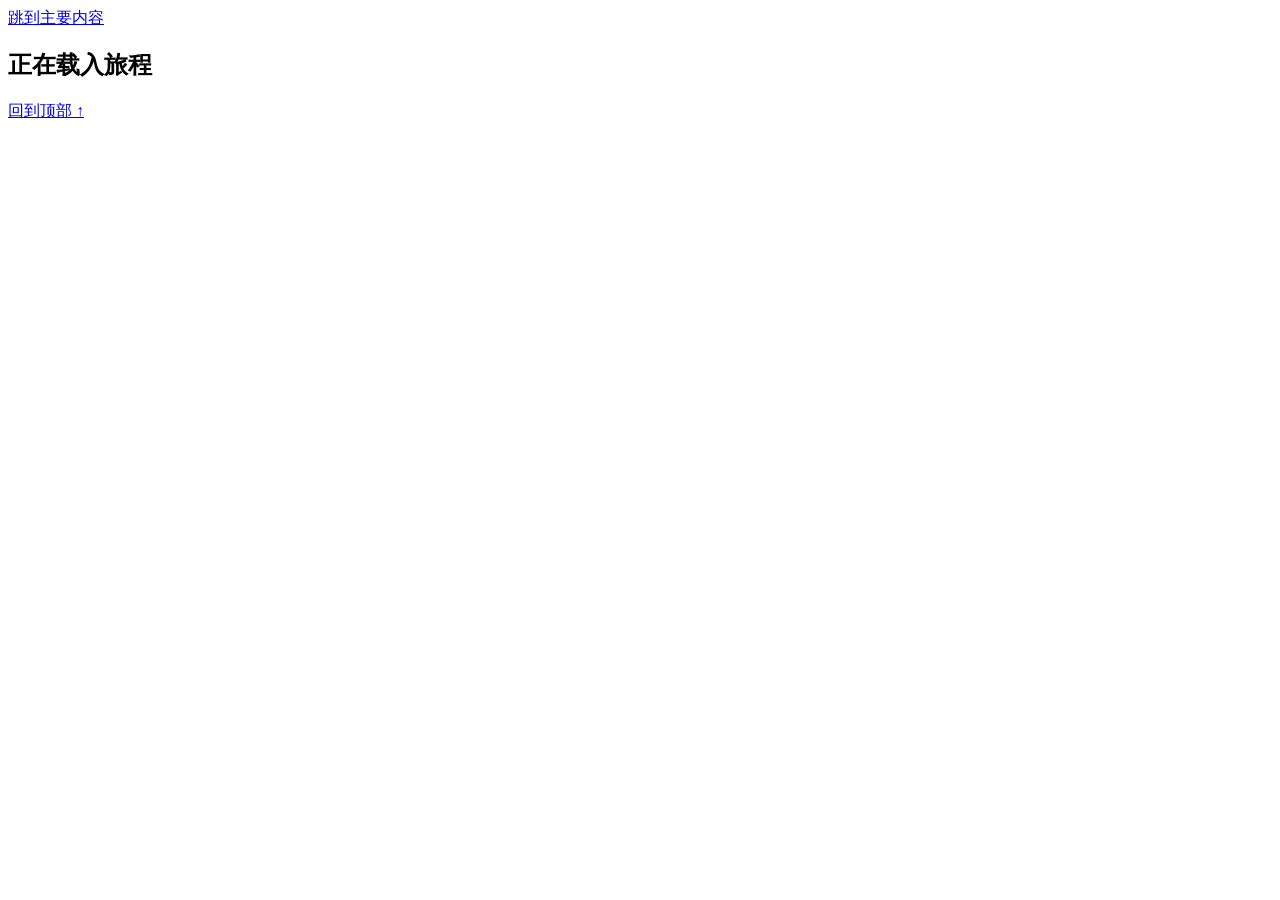
==== index.html @ 471134a2 "Refresh map script cache" ====
<!doctype html>
<html lang="zh-CN">
<head>
  <meta charset="utf-8">
  <meta name="viewport" content="width=device-width, initial-scale=1, viewport-fit=cover">
  <meta name="theme-color" content="#f3f6f2">
  <meta name="format-detection" content="telephone=no">
  <meta name="apple-mobile-web-app-capable" content="yes">
  <meta name="apple-mobile-web-app-status-bar-style" content="default">
  <title>AI 旅行网页模板</title>
  <link rel="stylesheet" href="styles.css?v=20260910-3">
  <link rel="stylesheet" href="ledger.css?v=20260910-2">
  <script src="runtime-storage.js?v=20260910-2" defer></script>
  <script src="overview-map.js?v=20260913-1" defer></script>
  <script src="route-ui.js?v=20260910-2" defer></script>
  <script src="app.js?v=20260910-4" defer></script>
  <script src="ticket-pdf-preview.js?v=20260910-2" defer></script>
  <script src="ledger.js?v=20260910-3" defer></script>
  <script src="site-navigation.js?v=20260910-2" defer></script>
</head>
<body>
  <a class="skip-link" id="skip-link" href="#main">跳到主要内容</a>
  <header class="topbar" id="topbar">
    <a class="wordmark" id="wordmark" href="#top" aria-label="返回顶部"></a>
    <nav class="primary-navigation" aria-label="主要模块">
      <details class="travel-navigation" id="travel-navigation" hidden>
        <summary id="travel-navigation-trigger">旅行信息</summary>
        <div class="travel-navigation-menu" role="menu" aria-label="旅行信息栏目">
          <a href="#flights" role="menuitem" data-module="flights" hidden>航班</a>
          <a href="#route" role="menuitem" data-module="overview" hidden>路线</a>
          <a href="#itinerary" role="menuitem" data-module="itinerary" hidden>行程</a>
          <a href="#drive" role="menuitem" data-module="driving" hidden>自驾</a>
          <a href="#prep" role="menuitem" data-module="todo" hidden>Todo</a>
        </div>
      </details>
      <a class="primary-navigation__ledger" id="ledger-navigation-link" href="#ledger" data-module="ledger" hidden>记账</a>
    </nav>
  </header>

  <main id="main" data-site-view="travel">
    <section class="hero" id="top" aria-labelledby="trip-title">
      <div class="hero__eyebrow" id="trip-eyebrow"></div>
      <h1 id="trip-title">正在载入旅程</h1>
      <p class="hero__date" id="trip-date"></p>
    </section>

    <section class="section flights-section" id="flights" aria-labelledby="flights-title" data-module="flights" hidden>
      <div class="section-heading">
        <div>
          <p class="section-kicker">BOARDING</p>
          <h2 id="flights-title">航班行程</h2>
        </div>
        <p class="section-index" id="flight-index" aria-live="polite">1 / 3</p>
      </div>
      <div class="flight-carousel" id="flight-carousel" aria-label="航班卡片，可左右滑动"></div>
      <div class="carousel-dots" id="flight-dots" aria-hidden="true"></div>
    </section>

    <section class="section route-section" id="route" aria-labelledby="route-title" data-module="overview" hidden>
      <div class="section-heading">
        <div>
          <p class="section-kicker">THE WHOLE JOURNEY</p>
          <h2 id="route-title">本次旅程</h2>
        </div>
        <span class="soft-label" id="route-day-count"></span>
      </div>
      <div id="route-explorer"></div>
      <p class="route-caption">路线为行程示意，实际驾驶和步行请使用当天的 Google Maps 导航。</p>
    </section>

    <section class="section itinerary-section" id="itinerary" aria-labelledby="itinerary-title" data-module="itinerary" hidden>
      <div class="section-heading">
        <div>
          <p class="section-kicker">DAY BY DAY</p>
          <h2 id="itinerary-title">每日行程</h2>
        </div>
        <span class="soft-label" id="day-count"></span>
      </div>
      <div class="timeline" id="timeline"></div>
    </section>

    <section class="section drive-section" id="drive" aria-labelledby="drive-title" data-module="driving" hidden>
      <div class="section-heading">
        <div>
          <p class="section-kicker">ON THE ROAD</p>
          <h2 id="drive-title">自驾信息</h2>
        </div>
        <span class="soft-label" id="rental-provider-label">RENTAL</span>
      </div>
      <div id="rental-card"></div>
      <div class="accordion-stack" id="drive-notes"></div>
    </section>

    <section class="section prep-section" id="prep" aria-labelledby="prep-title" data-module="todo" hidden>
      <div class="section-heading">
        <div>
          <p class="section-kicker">BEFORE WE GO</p>
          <h2 id="prep-title">旅行前准备</h2>
        </div>
        <span class="soft-label" id="todo-progress">0 / 0</span>
      </div>
      <form class="todo-form" id="todo-form">
        <input id="todo-input" type="text" maxlength="80" placeholder="添加一项准备事项" aria-label="准备事项">
        <button type="submit">添加</button>
      </form>
      <div class="todo-list" id="todo-list"></div>
    </section>

    <footer class="footer">
      <p id="footer-mark"></p>
      <a href="#top">回到顶部 ↑</a>
    </footer>
  </main>

  <main class="ledger-view" id="ledger-view" data-site-view="ledger" data-module="ledger" hidden>
    <div id="ledger-root"></div>
  </main>

  <dialog class="map-dialog" id="map-dialog">
    <button type="button" class="dialog-close" id="map-close" aria-label="关闭路线图">关闭</button>
    <div id="map-dialog-content"></div>
  </dialog>

  <dialog class="ticket-dialog" id="ticket-dialog" aria-labelledby="ticket-dialog-title">
    <header>
      <div>
        <span>门票与预订</span>
        <h2 id="ticket-dialog-title">门票详情</h2>
      </div>
      <button type="button" id="ticket-dialog-close" aria-label="关闭门票详情">关闭</button>
    </header>
    <div class="ticket-dialog__body" id="ticket-dialog-body"></div>
  </dialog>

  <div class="place-map-overlay" id="place-map" hidden>
    <section class="place-map-sheet" role="dialog" aria-modal="true" aria-labelledby="place-map-title">
      <header><h2 id="place-map-title">地点地图</h2><button id="place-map-close" type="button" aria-label="关闭地点地图">关闭</button></header>
      <iframe id="place-map-frame" title="地点地图" src="about:blank" sandbox="allow-scripts allow-same-origin allow-forms" referrerpolicy="no-referrer-when-downgrade" allowfullscreen></iframe>
      <footer><p>地图需要能够访问 Google 的网络。若一直空白，请在系统浏览器中打开。</p><a id="place-map-external" target="_blank" rel="noopener noreferrer">用 Google Maps 打开 ↗</a></footer>
    </section>
  </div>

  <div class="loading-error" id="loading-error" hidden>
    <strong>行程暂时无法载入</strong>
    <span>请确认 trip-data.json 已通过生成校验，并与网页位于同一目录。</span>
  </div>
</body>
</html>
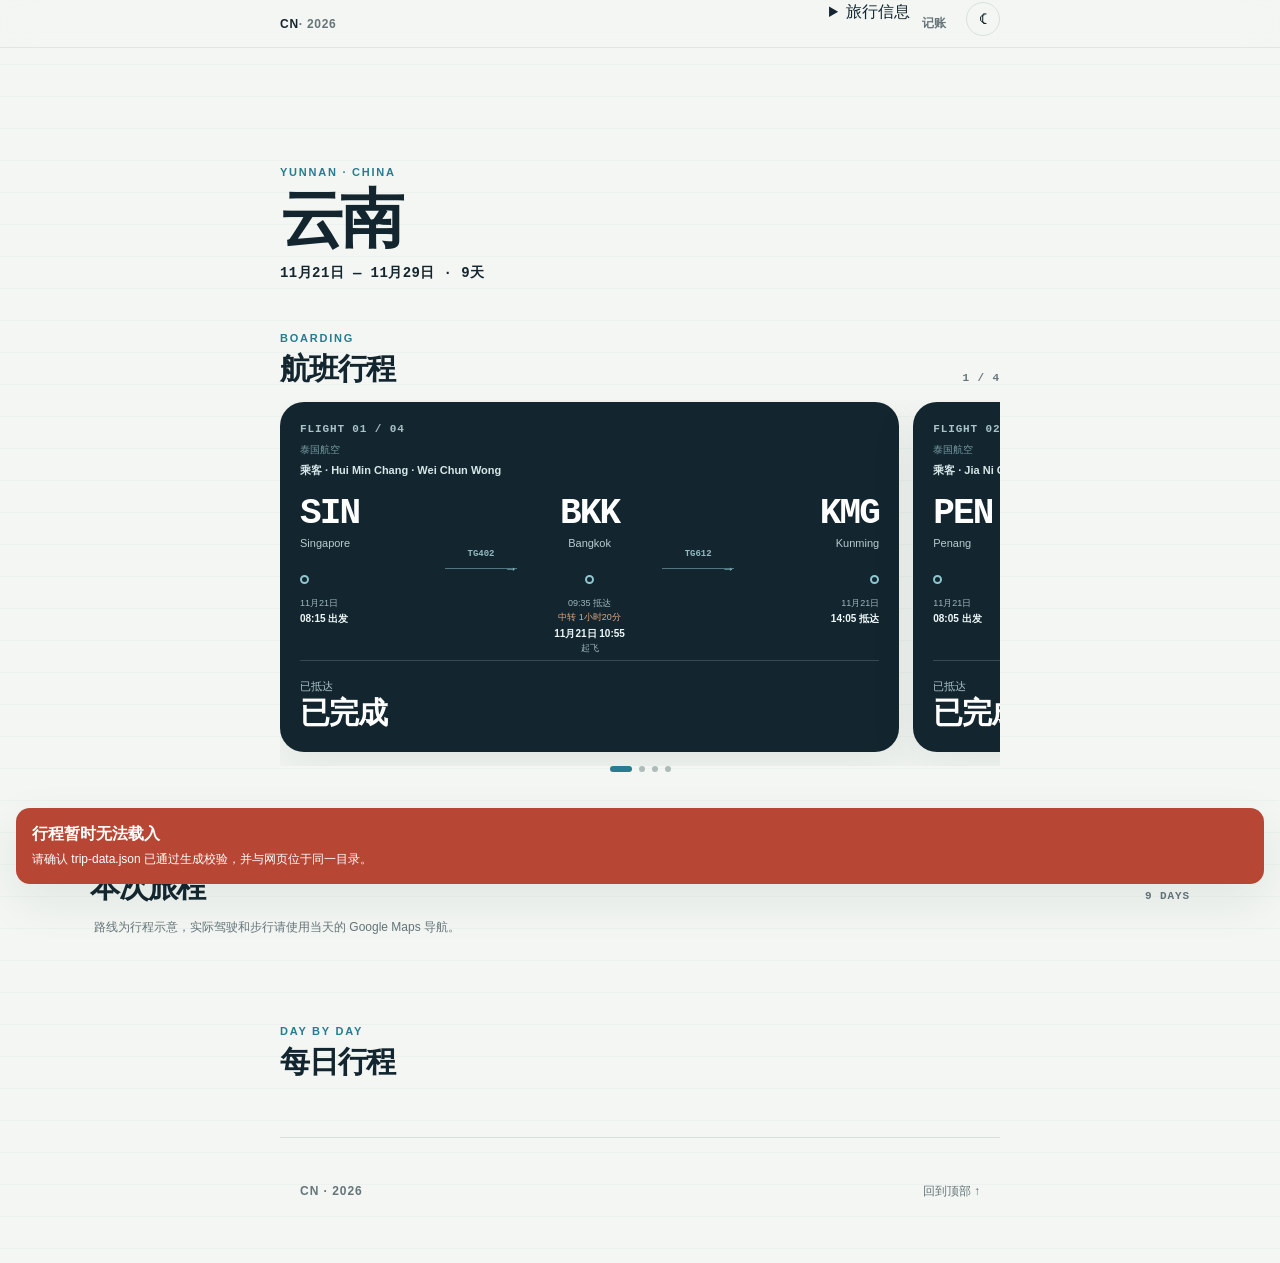
==== commit b3b6b16e: "Use real Yunnan map and keep theme toggle" ====
--- a/index.html
+++ b/index.html
@@ -1,6 +1,15 @@
 <!doctype html>
 <html lang="zh-CN">
 <head>
+<script>
+(() => {
+  const saved = localStorage.getItem("yunnan-theme");
+  const dark = saved === "dark" ||
+    (!saved && window.matchMedia("(prefers-color-scheme: dark)").matches);
+  document.documentElement.dataset.theme = dark ? "dark" : "light";
+})();
+</script>
+
   <meta charset="utf-8">
   <meta name="viewport" content="width=device-width, initial-scale=1, viewport-fit=cover">
   <meta name="theme-color" content="#f3f6f2">
@@ -34,6 +43,11 @@
         </div>
       </details>
       <a class="primary-navigation__ledger" id="ledger-navigation-link" href="#ledger" data-module="ledger" hidden>记账</a>
+
+      <button class="theme-toggle" id="theme-toggle" type="button"
+        aria-label="切换明暗模式" title="切换明暗模式">
+        <span class="theme-toggle__icon" aria-hidden="true">☾</span>
+      </button>
     </nav>
   </header>
 
@@ -144,5 +158,35 @@
     <strong>行程暂时无法载入</strong>
     <span>请确认 trip-data.json 已通过生成校验，并与网页位于同一目录。</span>
   </div>
+
+<script>
+document.addEventListener("DOMContentLoaded", () => {
+  const button = document.getElementById("theme-toggle");
+  if (!button) return;
+
+  const icon = button.querySelector(".theme-toggle__icon");
+
+  function updateButton() {
+    const dark = document.documentElement.dataset.theme === "dark";
+    icon.textContent = dark ? "☀" : "☾";
+    button.setAttribute(
+      "aria-label",
+      dark ? "切换到浅色模式" : "切换到深色模式"
+    );
+    button.title = dark ? "浅色模式" : "深色模式";
+  }
+
+  button.addEventListener("click", () => {
+    const dark = document.documentElement.dataset.theme === "dark";
+    const next = dark ? "light" : "dark";
+    document.documentElement.dataset.theme = next;
+    localStorage.setItem("yunnan-theme", next);
+    updateButton();
+  });
+
+  updateButton();
+});
+</script>
+
 </body>
 </html>
--- a/styles.css
+++ b/styles.css
@@ -0,0 +1,597 @@
+:root {
+  --paper: #f3f6f2;
+  --surface: #ffffff;
+  --ink: #13262f;
+  --muted: #66757a;
+  --line: #d7dfdc;
+  --lake: #287b90;
+  --lake-soft: #d9ebee;
+  --forest: #516b55;
+  --terracotta: #b65c3a;
+  --warning: #b84635;
+  --radius-lg: 24px;
+  --radius-md: 16px;
+  --shadow: 0 16px 48px rgba(25, 47, 55, 0.08);
+  --content: 720px;
+  --safe-top: env(safe-area-inset-top, 0px);
+  --safe-bottom: env(safe-area-inset-bottom, 0px);
+}
+
+* { box-sizing: border-box; }
+[data-module][hidden] { display: none !important; }
+html { scroll-behavior: smooth; background: var(--paper); }
+body {
+  margin: 0;
+  color: var(--ink);
+  background:
+    linear-gradient(rgba(40, 123, 144, 0.035) 1px, transparent 1px),
+    var(--paper);
+  background-size: 100% 32px;
+  font-family: -apple-system, BlinkMacSystemFont, "PingFang SC", "Hiragino Sans GB", "Microsoft YaHei", sans-serif;
+  -webkit-font-smoothing: antialiased;
+  -webkit-tap-highlight-color: transparent;
+}
+
+button, a { touch-action: manipulation; }
+button { font: inherit; color: inherit; }
+a { color: inherit; }
+img { display: block; max-width: 100%; }
+
+.skip-link {
+  position: fixed;
+  left: 12px;
+  top: -80px;
+  z-index: 100;
+  padding: 12px 16px;
+  background: var(--ink);
+  color: white;
+  border-radius: 10px;
+}
+.skip-link:focus { top: calc(12px + var(--safe-top)); }
+
+.topbar {
+  position: sticky;
+  top: 0;
+  z-index: 20;
+  height: calc(48px + var(--safe-top));
+  padding: var(--safe-top) 14px 0;
+  display: flex;
+  align-items: center;
+  justify-content: space-between;
+  border-bottom: 1px solid rgba(19, 38, 47, 0.08);
+  background: rgba(243, 246, 242, 0.91);
+  -webkit-backdrop-filter: blur(16px);
+  backdrop-filter: blur(16px);
+}
+.wordmark { min-height: 44px; display: inline-flex; align-items: center; text-decoration: none; font-weight: 800; letter-spacing: 0.06em; font-size: 12px; }
+.wordmark span { color: var(--muted); font-weight: 600; }
+.topbar nav { display: flex; gap: 2px; }
+.topbar nav a {
+  min-width: 44px;
+  min-height: 44px;
+  padding: 0 6px;
+  display: inline-flex;
+  align-items: center;
+  justify-content: center;
+  color: var(--muted);
+  text-decoration: none;
+  font-size: 12px;
+  font-weight: 650;
+}
+.topbar nav a:active { color: var(--lake); }
+
+main { overflow: hidden; }
+.hero, .section, .footer { width: min(100%, var(--content)); margin-inline: auto; }
+.hero { padding: 32px 18px 24px; min-height: 188px; display: flex; flex-direction: column; justify-content: flex-end; }
+.hero__eyebrow, .section-kicker {
+  margin: 0 0 10px;
+  color: var(--lake);
+  font-size: 11px;
+  font-weight: 800;
+  letter-spacing: 0.16em;
+}
+.hero h1 { margin: 0; max-width: 620px; font-size: clamp(38px, 12vw, 64px); line-height: 0.98; letter-spacing: -0.06em; font-weight: 820; }
+.hero__date { margin: 14px 0 0; font: 650 14px/1.4 ui-monospace, SFMono-Regular, Menlo, monospace; letter-spacing: 0.03em; }
+
+.section { padding: 44px 18px; scroll-margin-top: 48px; }
+.flights-section { padding-top: 24px; padding-bottom: 34px; }
+.section-heading { margin-bottom: 16px; display: flex; justify-content: space-between; align-items: flex-end; gap: 16px; }
+.section-heading h2 { margin: 0; font-size: 30px; line-height: 1; letter-spacing: -0.04em; }
+.section-index, .soft-label { margin: 0; color: var(--muted); font: 700 11px/1 ui-monospace, SFMono-Regular, Menlo, monospace; letter-spacing: 0.08em; }
+
+.flight-carousel {
+  display: flex;
+  gap: 14px;
+  overflow-x: auto;
+  scroll-snap-type: x mandatory;
+  scrollbar-width: none;
+  overscroll-behavior-x: contain;
+  padding: 2px 0 14px;
+}
+.flight-carousel::-webkit-scrollbar { display: none; }
+.flight-card {
+  flex: 0 0 calc(100% - 20px);
+  scroll-snap-align: center;
+  min-height: 330px;
+  padding: 20px;
+  border-radius: var(--radius-lg);
+  color: #eff8f8;
+  background: var(--ink);
+  box-shadow: var(--shadow);
+  display: flex;
+  flex-direction: column;
+}
+.flight-card__top { color: #a9c3c8; font: 700 11px/1.3 ui-monospace, SFMono-Regular, Menlo, monospace; letter-spacing: 0.08em; }
+.flight-card__airlines { margin-top: 7px; color: #7599a0; font-size: 10px; }
+.flight-flow { margin-top: 17px; display: grid; grid-template-columns: var(--route-columns); align-items: start; }
+.flight-stop { min-width: 0; text-align: center; }
+.flight-stop:first-child { text-align: left; }
+.flight-stop:last-child { text-align: right; }
+.flight-stop__code { display: block; color: #fff; font: 760 clamp(25px, 8vw, 36px)/1 ui-monospace, SFMono-Regular, Menlo, monospace; letter-spacing: -.05em; }
+.flight-stop__city { display: block; min-height: 30px; margin-top: 5px; color: #b8cccf; font-size: 11px; line-height: 1.25; }
+.flight-stop__dot { position: relative; z-index: 1; display: inline-block; width: 9px; height: 9px; margin: 8px 0 10px; border: 2px solid #8fc6d0; border-radius: 50%; background: var(--ink); }
+.flight-stop__timing { display: flex; flex-direction: column; gap: 3px; color: #9db7bc; font-size: 9px; line-height: 1.3; }
+.flight-stop__timing b { color: #eff8f8; font-size: 10px; font-weight: 720; }
+.flight-stop__timing em { color: #e0a983; font-style: normal; font-size: 9px; }
+.flight-segment { min-width: 0; padding-top: 53px; color: #91b9c0; text-align: center; }
+.flight-segment span { display: block; overflow: hidden; font: 700 9px/1.2 ui-monospace, SFMono-Regular, Menlo, monospace; text-overflow: ellipsis; white-space: nowrap; }
+.flight-segment i { display: block; height: 1px; margin-top: 9px; background: rgba(143,198,208,.5); color: #8fc6d0; font-style: normal; font-size: 13px; line-height: 1px; text-align: right; }
+.flight-card__countdown-row { margin-top: auto; padding-top: 18px; border-top: 1px solid rgba(255,255,255,.16); }
+.flight-countdown { text-align: left; }
+.flight-countdown span { display: block; color: #a9c3c8; font-size: 11px; }
+.flight-countdown strong { display: block; margin-top: 5px; color: #fff; font: 760 clamp(22px, 7vw, 30px)/1.1 ui-monospace, SFMono-Regular, Menlo, monospace; letter-spacing: -.03em; font-variant-numeric: tabular-nums; }
+.flight-placeholder { margin: 34px 0 22px; }
+.flight-placeholder__eyebrow { color: #e0a983; font: 760 10px/1.3 ui-monospace, SFMono-Regular, Menlo, monospace; letter-spacing: .12em; }
+.flight-placeholder h3 { margin: 9px 0 0; color: #fff; font-size: clamp(24px, 7vw, 34px); line-height: 1.08; letter-spacing: -.035em; }
+.flight-placeholder p { max-width: 520px; margin: 12px 0 0; color: #b8cccf; font-size: 12px; line-height: 1.7; }
+.flight-placeholder ul { margin: 14px 0 0; padding: 0; display: flex; flex-wrap: wrap; gap: 7px; list-style: none; }
+.flight-placeholder li { padding: 6px 9px; border: 1px solid rgba(143,198,208,.3); border-radius: 999px; color: #d7e7e8; background: rgba(255,255,255,.04); font-size: 10px; }
+.carousel-dots { display: flex; justify-content: center; gap: 7px; }
+.carousel-dot { width: 6px; height: 6px; border: 0; padding: 0; border-radius: 50%; background: #aebbb8; transition: width .2s ease; }
+.carousel-dot.is-active { width: 22px; border-radius: 99px; background: var(--lake); }
+
+.route-map-button { position: relative; display: block; width: 100%; padding: 0; overflow: hidden; border: 1px solid var(--line); border-radius: var(--radius-lg); background: var(--surface); box-shadow: var(--shadow); cursor: zoom-in; }
+.route-map-button img { width: 100%; height: auto; }
+.route-map-button span { position: absolute; right: 12px; bottom: 12px; padding: 9px 12px; border-radius: 999px; color: white; background: rgba(19,38,47,.86); font-size: 11px; font-weight: 700; backdrop-filter: blur(8px); }
+.route-caption { margin: 12px 4px 0; color: var(--muted); font-size: 12px; line-height: 1.6; }
+
+.timeline { position: relative; }
+.timeline::before { content: ""; position: absolute; left: 18px; top: 22px; bottom: 26px; width: 1px; background: var(--line); }
+.day-card { position: relative; padding-left: 48px; }
+.day-card + .day-card { margin-top: 8px; }
+.day-dot { position: absolute; left: 12px; top: 25px; z-index: 1; width: 13px; height: 13px; border: 3px solid var(--paper); border-radius: 50%; background: #a5b1ae; box-shadow: 0 0 0 1px #a5b1ae; }
+.day-card.is-today .day-dot { background: var(--terracotta); box-shadow: 0 0 0 3px rgba(182,92,58,.18); }
+.day-toggle { width: 100%; min-height: 78px; padding: 15px 4px; border: 0; border-bottom: 1px solid var(--line); background: transparent; text-align: left; display: grid; grid-template-columns: 1fr auto; gap: 12px; cursor: pointer; }
+.day-meta { color: var(--lake); font: 750 11px/1.3 ui-monospace, SFMono-Regular, Menlo, monospace; letter-spacing: .05em; }
+.day-title { margin-top: 5px; font-size: 17px; font-weight: 740; line-height: 1.35; }
+.day-locations { margin-top: 5px; color: var(--muted); font-size: 12px; line-height: 1.45; }
+.day-ticket-summary { display: inline-flex; min-height: 24px; margin-top: 9px; padding: 4px 8px; align-items: center; border-radius: 999px; font-size: 10px; font-weight: 760; }
+.day-ticket-summary.has-pending { color: #8f492e; background: #f6e2d8; }
+.day-ticket-summary.is-complete { color: #43654a; background: #dfeade; }
+.day-chevron { width: 36px; height: 36px; align-self: center; border: 1px solid var(--line); border-radius: 50%; display: grid; place-items: center; color: var(--lake); transition: transform .2s ease; }
+.day-toggle[aria-expanded="true"] .day-chevron { transform: rotate(45deg); }
+.day-detail { padding: 18px 0 26px; }
+.day-detail[hidden] { display: none; }
+.schedule { margin: 0; padding: 0; list-style: none; }
+.schedule-item { position: relative; padding: 0 0 21px 82px; min-height: 50px; }
+.schedule-item::before { content: ""; position: absolute; left: 70px; top: 6px; bottom: 0; width: 1px; background: #dce4e2; }
+.schedule-item:last-child::before { display: none; }
+.schedule-time { position: absolute; left: 0; top: 0; width: 62px; color: var(--muted); font: 700 11px/1.45 ui-monospace, SFMono-Regular, Menlo, monospace; }
+.schedule-item::after { content: ""; position: absolute; left: 66px; top: 5px; width: 9px; height: 9px; border: 2px solid var(--lake); border-radius: 50%; background: var(--paper); }
+.schedule-text { font-size: 13px; line-height: 1.65; }
+.schedule-map-links { margin-top: 7px; display: flex; flex-wrap: wrap; gap: 6px; }
+.schedule-map-link { min-height: 32px; padding: 6px 9px; display: inline-flex; align-items: center; border: 1px solid #c8dadc; border-radius: 999px; color: #205e6b; background: #edf6f5; text-decoration: none; font-size: 11px; font-weight: 700; }
+.schedule-ticket { margin-top: 9px; border: 1px solid #e8c8b8; border-radius: 12px; background: #fff8f4; overflow: hidden; }
+.schedule-ticket summary { min-height: 38px; padding: 8px 10px; display: flex; align-items: center; gap: 6px; list-style: none; color: #8f492e; cursor: pointer; font-size: 10px; font-weight: 750; }
+.schedule-ticket summary::-webkit-details-marker { display: none; }
+.schedule-ticket summary b { margin-left: auto; color: var(--ink); font-size: 11px; }
+.schedule-ticket.is-purchased { border-color: #cbdcca; background: #f1f7f0; }
+.schedule-ticket.is-purchased summary { color: #43654a; }
+.ticket-status-dot { width: 7px; height: 7px; flex: 0 0 7px; border-radius: 50%; background: currentColor; }
+.schedule-ticket__body { padding: 0 10px 11px 23px; }
+.schedule-ticket__body p { margin: 0; color: #614b42; font-size: 11px; line-height: 1.5; }
+.schedule-ticket__body span { display: block; margin-top: 4px; color: var(--muted); font-size: 10px; }
+.schedule-ticket__body a { min-height: 34px; margin-top: 5px; display: inline-flex; align-items: center; color: var(--lake); font-size: 10px; font-weight: 750; }
+.detail-note { margin: 8px 0 0; padding: 12px 14px; border-left: 2px solid var(--terracotta); background: rgba(182,92,58,.06); color: #6d4c3e; font-size: 12px; line-height: 1.6; }
+.costs { margin-top: 10px; display: flex; flex-wrap: wrap; gap: 6px; }
+.cost-tag { padding: 7px 9px; border-radius: 8px; background: #e8eeeb; color: #53615e; font-size: 11px; }
+
+.tickets-section { padding-top: 40px; }
+.tickets-summary { margin: -5px 0 15px; color: var(--muted); font-size: 11px; line-height: 1.5; }
+.ticket-filters { display: flex; gap: 7px; margin-bottom: 14px; overflow-x: auto; }
+.ticket-filters button { min-height: 38px; padding: 0 14px; flex: 0 0 auto; border: 1px solid var(--line); border-radius: 999px; background: rgba(255,255,255,.7); color: var(--muted); cursor: pointer; font-size: 11px; font-weight: 720; }
+.ticket-filters button.is-active { border-color: var(--ink); color: white; background: var(--ink); }
+.ticket-list { display: grid; gap: 11px; }
+.ticket-card { padding: 17px; border: 1px solid var(--line); border-radius: var(--radius-md); background: rgba(255,255,255,.78); }
+.ticket-card.is-purchased { background: rgba(241,247,240,.82); }
+.ticket-card__date { color: var(--lake); font: 740 10px/1.2 ui-monospace, SFMono-Regular, Menlo, monospace; letter-spacing: .06em; }
+.ticket-card__head { margin-top: 9px; display: flex; align-items: flex-start; justify-content: space-between; gap: 10px; }
+.ticket-card__head h3 { margin: 0; font-size: 16px; line-height: 1.25; }
+.ticket-card__head p { margin: 4px 0 0; color: var(--muted); font-size: 10px; }
+.ticket-badge { min-height: 25px; padding: 5px 8px; flex: 0 0 auto; border-radius: 999px; color: #8f492e; background: #f6e2d8; font-size: 9px; font-weight: 760; }
+.ticket-badge.is-advance-recommended { color: #205e6b; background: #ddecf0; }
+.ticket-badge.is-purchased { color: #43654a; background: #dfeade; }
+.ticket-card__guidance { margin-top: 15px; padding-top: 13px; border-top: 1px solid var(--line); }
+.ticket-card__guidance span { display: block; color: var(--muted); font-size: 9px; letter-spacing: .08em; }
+.ticket-card__guidance strong { display: block; margin-top: 4px; font-size: 12px; line-height: 1.5; }
+.ticket-details { margin-top: 7px; }
+.ticket-details > summary { min-height: 38px; display: inline-flex; align-items: center; color: var(--lake); cursor: pointer; font-size: 11px; font-weight: 750; }
+.ticket-details dl { margin: 4px 0 0; }
+.ticket-details dl div { padding: 8px 0; border-top: 1px solid var(--line); display: grid; grid-template-columns: 70px 1fr; gap: 8px; font-size: 11px; line-height: 1.5; }
+.ticket-details dt { color: var(--muted); }
+.ticket-details dd { margin: 0; }
+.ticket-uncertainties { margin-top: 8px; padding: 11px; border-radius: 10px; background: #f2f3ef; color: #52605d; font-size: 10px; }
+.ticket-uncertainties ul { margin: 5px 0 0; padding-left: 16px; }
+.ticket-actions { margin-top: 12px; display: flex; align-items: center; justify-content: space-between; gap: 8px; }
+.ticket-actions a, .ticket-actions button { min-height: 40px; display: inline-flex; align-items: center; font-size: 10px; font-weight: 740; }
+.ticket-actions a { color: var(--lake); }
+.ticket-actions span { color: var(--muted); font-size: 10px; }
+.ticket-actions button { padding: 0 12px; border: 0; border-radius: 10px; color: white; background: var(--lake); cursor: pointer; }
+.tickets-empty { padding: 28px 0; color: var(--muted); text-align: center; font-size: 12px; }
+
+.rental-panel { overflow: hidden; border-radius: var(--radius-lg); background: var(--ink); color: white; box-shadow: var(--shadow); }
+.return-deadline { padding: 22px; background: #fff0e5; color: #713d27; border-bottom: 3px solid #bd6941; }
+.return-deadline__label { display: block; font-size: 12px; font-weight: 800; }
+.return-deadline > strong { display: block; margin: 12px 0 6px; font-size: clamp(23px,7vw,34px); line-height: 1.3; }
+.return-deadline time { font-variant-numeric: tabular-nums; }
+.return-deadline > span:not(:first-child), .return-deadline small { font-size: 11px; line-height: 1.6; }
+.return-deadline p { margin: 10px 0; font-size: 12px; overflow-wrap: anywhere; }
+.return-deadline__timer { padding: 12px 0; border-block: 1px solid #e7c6ad; font-size: 16px; font-weight: 750; font-variant-numeric: tabular-nums; }
+.return-deadline__warning { font-weight: 750; }
+.return-deadline.is-urgent { background: #ffe1da; color: #8c291f; border-color: #b84635; }
+.rental-countdown { padding: 24px; background: var(--lake); }
+.rental-countdown span { display: block; color: #d6ebee; font-size: 11px; font-weight: 700; letter-spacing: .08em; }
+.rental-countdown strong { display: block; margin-top: 8px; font: 760 clamp(28px, 9vw, 44px)/1.05 ui-monospace, SFMono-Regular, Menlo, monospace; letter-spacing: -.05em; }
+.rental-countdown small { display: block; margin-top: 10px; color: #d6ebee; line-height: 1.5; }
+.rental-details { padding: 22px; }
+.rental-car { font-size: 19px; font-weight: 750; }
+.rental-sub { margin-top: 5px; color: #abc0c4; font-size: 12px; }
+.rental-stops { margin-top: 24px; display: grid; gap: 16px; }
+.rental-stop { display: grid; grid-template-columns: 58px 1fr; gap: 12px; }
+.rental-stop__label { color: #7fa8b0; font: 700 10px/1.5 ui-monospace, SFMono-Regular, Menlo, monospace; }
+.rental-stop b { display: block; font-size: 14px; }
+.rental-stop span { display: block; margin-top: 4px; color: #abc0c4; font-size: 12px; line-height: 1.5; }
+.rental-price { margin-top: 20px; padding-top: 18px; border-top: 1px solid rgba(255,255,255,.14); display: flex; justify-content: space-between; color: #abc0c4; font-size: 12px; }
+.rental-price strong { color: white; font: 720 15px/1 ui-monospace, SFMono-Regular, Menlo, monospace; }
+
+.accordion-stack { margin-top: 14px; display: grid; gap: 10px; }
+.accordion { border: 1px solid var(--line); border-radius: var(--radius-md); background: rgba(255,255,255,.72); overflow: hidden; }
+.accordion summary { min-height: 54px; padding: 16px; cursor: pointer; list-style: none; display: flex; justify-content: space-between; align-items: center; font-size: 14px; font-weight: 740; }
+.accordion summary::-webkit-details-marker { display: none; }
+.accordion summary::after { content: "+"; width: 28px; height: 28px; display: grid; place-items: center; border: 1px solid var(--line); border-radius: 50%; color: var(--lake); }
+.accordion[open] summary::after { content: "−"; }
+.accordion ul { margin: 0; padding: 0 18px 18px 38px; color: #47575b; }
+.accordion li { margin: 9px 0; font-size: 12px; line-height: 1.65; }
+
+.packing-progress { height: 4px; margin: -8px 0 24px; border-radius: 99px; background: #dbe3e0; overflow: hidden; }
+.packing-progress span { display: block; width: 0; height: 100%; background: var(--lake); transition: width .2s ease; }
+.packing-group + .packing-group { margin-top: 25px; }
+.packing-group h3 { margin: 0 0 8px; color: var(--muted); font-size: 11px; letter-spacing: .1em; }
+.packing-item { min-height: 52px; border-bottom: 1px solid var(--line); display: flex; align-items: center; gap: 12px; cursor: pointer; font-size: 14px; }
+.packing-item input { appearance: none; width: 22px; height: 22px; margin: 0; flex: 0 0 22px; border: 1.5px solid #93a5a2; border-radius: 7px; background: transparent; display: grid; place-items: center; }
+.packing-item input::after { content: "✓"; color: white; font-size: 14px; opacity: 0; transform: scale(.6); transition: .15s ease; }
+.packing-item input:checked { border-color: var(--lake); background: var(--lake); }
+.packing-item input:checked::after { opacity: 1; transform: scale(1); }
+.packing-item:has(input:checked) span { color: #87928f; text-decoration: line-through; }
+.text-button { min-height: 44px; margin-top: 18px; padding: 0; border: 0; background: transparent; color: var(--muted); font-size: 12px; text-decoration: underline; cursor: pointer; }
+
+.footer { padding: 46px 20px calc(50px + var(--safe-bottom)); border-top: 1px solid var(--line); display: flex; justify-content: space-between; color: var(--muted); font-size: 12px; }
+.footer p { margin: 0; font-weight: 750; letter-spacing: .08em; }
+.footer a { min-height: 44px; margin-top: -15px; display: flex; align-items: center; text-decoration: none; }
+
+.map-dialog { width: 100%; max-width: 760px; height: 100%; max-height: none; margin: 0; padding: calc(56px + var(--safe-top)) 0 var(--safe-bottom); border: 0; background: #0e1b21; overflow: auto; }
+.map-dialog::backdrop { background: rgba(7,18,22,.88); }
+.map-dialog.is-fallback-open { position: fixed; inset: 0; z-index: 50; display: block; }
+.map-dialog img { width: 100%; height: auto; }
+.dialog-close { position: fixed; z-index: 2; top: calc(10px + var(--safe-top)); right: 12px; min-width: 54px; min-height: 40px; border: 0; border-radius: 999px; background: rgba(255,255,255,.92); color: var(--ink); font-size: 12px; font-weight: 700; }
+.loading-error { position: fixed; left: 16px; right: 16px; bottom: calc(16px + var(--safe-bottom)); z-index: 30; padding: 16px; border-radius: 14px; color: white; background: var(--warning); box-shadow: var(--shadow); }
+.loading-error strong, .loading-error span { display: block; }
+.loading-error span { margin-top: 5px; font-size: 12px; line-height: 1.5; }
+
+:focus-visible { outline: 3px solid rgba(40,123,144,.45); outline-offset: 3px; }
+
+.place-map-overlay { position: fixed; inset: 0; z-index: 60; background: rgba(7,18,22,.6); display: flex; align-items: flex-end; justify-content: center; }
+.place-map-overlay[hidden] { display: none; }
+.place-map-sheet { width: min(100%,720px); height: 85vh; height: 85dvh; display: flex; flex-direction: column; background: var(--paper); border-radius: 20px 20px 0 0; overflow: hidden; padding-bottom: var(--safe-bottom); }
+.place-map-sheet header { padding: 10px 16px; display: flex; align-items: center; justify-content: space-between; gap: 12px; }
+.place-map-sheet h2 { margin: 0; font-size: 17px; overflow-wrap: anywhere; }
+.place-map-sheet button { flex-shrink: 0; min-height: 44px; min-width: 48px; border: 0; background: transparent; color: var(--lake); }
+.place-map-sheet iframe { width: 100%; flex: 1; min-height: 0; border: 0; background: #e8eeeb; }
+.place-map-sheet footer { padding: 10px 16px; }
+.place-map-sheet footer p { margin: 0; color: var(--muted); font-size: 11px; line-height: 1.5; }
+.place-map-sheet footer a { display: flex; min-height: 44px; align-items: center; color: var(--lake); font-size: 13px; font-weight: 700; }
+
+/* Compact ticket completion, driving notes and user-managed trip preparation */
+.schedule-ticket { min-height: 58px; padding: 9px 10px; background: #fff2ed; display: grid; grid-template-columns: 21px minmax(0,1fr) auto; align-items: flex-start; gap: 9px; }
+.schedule-ticket__toggle { display: contents; cursor: pointer; }
+.schedule-ticket input { position: absolute; opacity: 0; pointer-events: none; }
+.schedule-ticket__check { width: 21px; height: 21px; margin-top: 1px; flex: 0 0 21px; border: 1.5px solid #ba765d; border-radius: 7px; color: transparent; display: grid; place-items: center; font-size: 12px; }
+.schedule-ticket__content { min-width: 0; display: grid; grid-template-columns: auto 1fr; align-items: baseline; gap: 2px 7px; }
+.schedule-ticket__status { color: #995137; font-size: 9px; font-weight: 780; }
+.schedule-ticket__content strong { overflow: hidden; color: var(--ink); font-size: 11px; text-overflow: ellipsis; white-space: nowrap; }
+.schedule-ticket__content small { grid-column: 1 / -1; color: #795c50; font-size: 9px; line-height: 1.45; }
+.schedule-ticket__open { align-self: center; min-width: 44px; min-height: 36px; padding: 0 8px; border: 0; border-left: 1px solid rgba(153,81,55,.18); background: transparent; color: #8f492e; cursor: pointer; font-size: 10px; font-weight: 760; }
+.schedule-ticket.is-purchased { border-color: #cbdcca; background: #eaf3e9; }
+.schedule-ticket.is-purchased .schedule-ticket__check { border-color: var(--forest); color: white; background: var(--forest); }
+.schedule-ticket.is-purchased .schedule-ticket__status { color: var(--forest); }
+.schedule-ticket.is-purchased .schedule-ticket__content strong { color: #708072; text-decoration: line-through; }
+.schedule-ticket.is-purchased .schedule-ticket__content small { display: none; }
+.schedule-ticket.is-purchased .schedule-ticket__open { color: var(--forest); border-left-color: rgba(81,107,85,.2); }
+
+.ticket-dialog { width: min(100% - 28px,720px); max-height: min(88dvh,820px); padding: 0; border: 1px solid rgba(19,38,47,.12); border-radius: 20px; background: var(--paper); box-shadow: 0 22px 70px rgba(19,38,47,.2); overflow: hidden; }
+.ticket-dialog[open] { display: flex; flex-direction: column; }
+.ticket-dialog::backdrop { background: rgba(7,18,22,.58); backdrop-filter: blur(3px); }
+.ticket-dialog > header { min-height: 76px; padding: 16px 18px; display: flex; align-items: center; justify-content: space-between; gap: 16px; border-bottom: 1px solid var(--line); }
+.ticket-dialog > header span { display: block; color: var(--lake); font-size: 10px; font-weight: 780; letter-spacing: .12em; }
+.ticket-dialog > header h2 { margin: 5px 0 0; font-size: 21px; letter-spacing: -.035em; }
+.ticket-dialog > header button { min-width: 52px; min-height: 40px; border: 0; border-radius: 999px; background: white; color: var(--lake); cursor: pointer; font-size: 12px; font-weight: 720; }
+.ticket-dialog__body { min-height: 0; padding: 18px; overflow: auto; flex: 1 1 auto; }
+.ticket-dialog__status { margin: 0; color: var(--terracotta); font-size: 11px; font-weight: 780; }
+.ticket-dialog__guidance { margin: 8px 0 16px; color: #47575b; font-size: 13px; line-height: 1.65; }
+.ticket-dialog__preview { width: 100%; min-height: min(58dvh,520px); max-height: 62dvh; border: 1px solid var(--line); border-radius: 12px; background: white; object-fit: contain; }
+.ticket-dialog__preview--pdf { display: block; height: min(68dvh,680px); max-height: none; object-fit: initial; }
+.ticket-dialog__empty { margin: 18px 0; padding: 24px 16px; border: 1px dashed var(--line); border-radius: 12px; color: var(--muted); text-align: center; font-size: 12px; line-height: 1.6; }
+.ticket-dialog__links { margin-top: 14px; display: flex; flex-wrap: wrap; gap: 8px; }
+.ticket-dialog__links a { min-height: 42px; padding: 0 13px; display: inline-flex; align-items: center; border: 1px solid #c8dadc; border-radius: 999px; color: #205e6b; background: #edf6f5; text-decoration: none; font-size: 12px; font-weight: 720; }
+
+.accordion-stack { margin-top: 14px; display: block; }
+.drive-note-tabs { display: grid; grid-template-columns: repeat(3, 1fr); border-bottom: 1px solid var(--line); }
+.drive-note-tabs button { position: relative; min-width: 0; min-height: 48px; padding: 12px 4px; border: 0; background: transparent; color: var(--muted); cursor: pointer; font-size: 12px; font-weight: 650; }
+.drive-note-tabs button::after { content: ""; position: absolute; bottom: -1px; left: 20%; right: 20%; height: 2px; border-radius: 2px; background: transparent; }
+.drive-note-tabs button[aria-expanded="true"] { color: var(--ink); font-weight: 780; }
+.drive-note-tabs button[aria-expanded="true"]::after { background: var(--lake); }
+.drive-note-panel { padding: 8px 4px 4px; }
+.drive-note-panel[hidden] { display: none; }
+.drive-note-panel ul { margin: 0; padding: 0; list-style: none; color: #47575b; }
+.drive-note-panel li { position: relative; margin: 0; padding: 12px 0 12px 14px; font-size: 12px; line-height: 1.7; }
+.drive-note-panel li + li { border-top: 1px solid var(--line); }
+.drive-note-panel li::before { content: ""; position: absolute; left: 0; top: 20px; width: 4px; height: 4px; border-radius: 50%; background: #8ca5a7; }
+
+.todo-form { display: grid; grid-template-columns: 1fr auto; gap: 8px; }
+.todo-form input { min-width: 0; min-height: 48px; padding: 0 14px; border: 1px solid var(--line); border-radius: 13px; background: rgba(255,255,255,.8); font: inherit; font-size: 13px; outline: none; }
+.todo-form input:focus { border-color: var(--lake); box-shadow: 0 0 0 3px rgba(40,123,144,.1); }
+.todo-form button { min-width: 64px; min-height: 48px; border: 0; border-radius: 13px; color: white; background: var(--ink); cursor: pointer; font-size: 12px; font-weight: 750; }
+.todo-list { margin-top: 13px; }
+.todo-item { min-height: 54px; border-bottom: 1px solid var(--line); display: grid; grid-template-columns: 1fr auto; align-items: center; gap: 8px; }
+.todo-item label { min-width: 0; min-height: 54px; display: flex; align-items: center; gap: 10px; cursor: pointer; }
+.todo-item input { position: absolute; opacity: 0; pointer-events: none; }
+.todo-check { width: 22px; height: 22px; flex: 0 0 22px; border: 1.5px solid #93a5a2; border-radius: 7px; color: transparent; display: grid; place-items: center; font-size: 12px; }
+.todo-text { min-width: 0; font-size: 13px; overflow-wrap: anywhere; }
+.todo-item.is-complete .todo-check { border-color: var(--forest); color: white; background: var(--forest); }
+.todo-item.is-complete .todo-text { color: #87928f; text-decoration: line-through; }
+.todo-delete { min-width: 44px; min-height: 44px; padding: 0; border: 0; color: #9a7062; background: transparent; cursor: pointer; font-size: 10px; }
+.todo-empty { margin: 0; padding: 22px 0 8px; color: var(--muted); text-align: center; font-size: 11px; }
+
+@media (min-width: 700px) {
+  .topbar { padding-inline: max(24px, calc((100vw - var(--content)) / 2)); }
+  .hero { min-height: 260px; padding-inline: 0; }
+  .section { padding-inline: 0; }
+  .flight-card { flex-basis: 86%; min-height: 350px; }
+  .rental-stops { grid-template-columns: 1fr 1fr; }
+}
+
+@media (prefers-reduced-motion: reduce) {
+  html { scroll-behavior: auto; }
+  *, *::before, *::after { transition-duration: .01ms !important; animation-duration: .01ms !important; }
+}
+
+/* Map is the main surface; date controls remain compact. */
+.route-region-tabs,.route-day-tabs { display:flex;align-items:center;gap:5px;flex-wrap:wrap;margin-bottom:10px; }
+.route-region-tabs button,.route-day-tabs button { border:0;background:transparent;padding:7px 10px;font-size:13px;border-radius:6px;cursor:pointer; }
+.route-region-tabs button[aria-pressed="true"] {background:var(--ink);color:white;}
+.route-day-tabs button {font-size:12px;padding:7px 8px;}
+.route-day-tabs button[aria-pressed="true"] {background:white;box-shadow:inset 0 0 0 1px var(--line);}
+.route-day-tabs i {display:inline-block;width:6px;height:6px;border-radius:50%;background:var(--route-color);margin-right:5px;}
+.travel-map-scroll {overflow-x:auto;overscroll-behavior-inline:contain;scrollbar-width:thin;border-radius:12px;border:1px solid var(--line);background:#f6f6f1;}
+.travel-map-canvas {position:relative;min-width:700px;}
+.travel-map-canvas svg {display:block;width:100%;height:auto;}
+.map-utility {display:flex;justify-content:space-between;align-items:center;margin:5px 0 12px;font-size:12px;color:var(--muted);}
+.map-utility button {border:0;background:transparent;font-size:12px;padding:8px;cursor:pointer;}
+.transport-pin {position:absolute;transform:translate(-50%,-50%);font-size:11px;line-height:1.2;border:1px solid var(--route-color);background:white;color:var(--ink);padding:5px 7px;border-radius:20px;cursor:pointer;box-shadow:0 2px 6px #13262f22;white-space:nowrap;}
+.transport-pin::before {content:"";position:absolute;inset:-6px;}
+.transport-pin[aria-expanded="true"] {background:var(--route-color);color:white;}
+.transport-popover {position:fixed;z-index:100;width:min(300px,calc(100vw - 16px));padding:16px 30px 14px 16px;border:1px solid var(--line);border-radius:12px;background:white;box-shadow:0 8px 32px #13262f30;font-size:14px;line-height:1.6;}
+.transport-popover strong {font-size:13px;}
+.transport-popover p {margin:7px 0 0;}
+.transport-popover button {position:absolute;right:4px;top:4px;background:transparent;border:0;width:28px;height:28px;cursor:pointer;}
+.route-list-overview {border-top:1px solid var(--line);}
+.route-list-overview a {display:flex;gap:16px;padding:14px 0;border-bottom:1px solid var(--line);text-decoration:none;font-size:14px;}
+.route-list-overview span {white-space:nowrap;color:var(--muted);font-size:12px;}
+.day-detail .travel-map-block {margin:0 0 22px;}
+#map-dialog {width:96vw;max-width:1448px;overflow:auto;padding:48px 12px 12px;background:#f6f6f1;}
+#map-dialog-content {overflow:auto;}
+#map-dialog-content .travel-map-canvas {min-width:1100px;}
+button:focus-visible,a:focus-visible {outline:2px solid var(--lake);outline-offset:3px;}
+@media(min-width:1000px) {.route-section {width:min(1100px,calc(100vw - 64px));max-width:none;margin-left:50%;transform:translateX(-50%);} .travel-map-canvas {min-width:0;}}
+.is-overview .travel-map-canvas {min-width:0;}
+
+/* Daily and Overview deliberately share one full-map canvas and viewport. */
+.is-daily .travel-map-scroll {overflow:hidden;}
+.is-daily .travel-map-canvas {width:100%;min-width:0;}
+.map-place-dot {position:absolute;transform:translate(-50%,-50%);width:24px;height:24px;padding:0;border:0;border-radius:50%;background:transparent;display:grid;place-items:center;cursor:pointer;}
+.map-place-dot span {display:block;width:11px;height:11px;border:1.5px solid #fffdf6;background:var(--route-color);border-radius:50%;box-shadow:0 0 0 1px var(--route-color);}
+.map-place-dot:hover span,.map-place-dot[aria-expanded="true"] span {box-shadow:0 0 0 4px #ffffffa8,0 0 0 5px var(--route-color);}
+.transport-pin {transform:translate(-50%,-50%);width:28px;height:28px;display:grid;place-items:center;padding:6px;border-radius:8px;border:1px solid var(--route-color);color:var(--route-color);box-shadow:0 2px 5px #13262f18;}
+.transport-pin::before {inset:-3px;}
+.transport-pin svg {width:15px;height:15px;}
+.transport-pin[aria-expanded="true"] {background:var(--route-color);color:white;}
+.route-popover {position:fixed;z-index:100;width:min(360px,calc(100vw - 16px));max-height:calc(100dvh - 16px);overflow:auto;padding:16px;border:1px solid var(--line);border-radius:13px;background:#fff;box-shadow:0 10px 36px #13262f33;color:var(--ink);}
+.route-popover .route-popover-close {position:absolute;right:5px;top:5px;display:grid;place-items:center;width:30px;height:30px;padding:0;border:0;border-radius:50%;background:transparent;font-size:20px;cursor:pointer;}
+.route-place-popover header {padding-right:22px;margin-bottom:10px;}
+.route-place-popover header small {display:block;color:var(--muted);font-size:12px;margin-bottom:4px;}
+.route-place-popover header strong {font-size:15px;}
+.route-place-popover iframe {display:block;width:100%;height:min(240px,35dvh);border:1px solid var(--line);border-radius:8px;background:#edf1ea;}
+.route-place-popover footer {display:flex;flex-direction:column;gap:7px;margin-top:10px;font-size:13px;}
+.route-place-popover footer small {font-size:12px;color:var(--muted);}
+.popup-place-options {display:flex;gap:5px;flex-wrap:wrap;margin-bottom:10px;}
+.popup-place-options button {padding:6px 9px;border:1px solid var(--line);border-radius:6px;background:white;font-size:12px;cursor:pointer;}
+
+.ledger-confirm-dialog { width: min(100% - 40px, 380px); padding: 0; border: 1px solid rgba(19,38,47,.14); border-radius: 18px; background: var(--paper); color: var(--ink); box-shadow: 0 22px 70px rgba(19,38,47,.28); }
+.ledger-confirm-dialog::backdrop { background: rgba(7,18,22,.55); backdrop-filter: blur(3px); }
+.ledger-confirm-card { padding: 24px 22px 18px; }
+.ledger-confirm-card p { margin: 0; font-size: 17px; font-weight: 700; line-height: 1.55; text-align: center; }
+.ledger-confirm-actions { display: grid; grid-template-columns: 1fr 1fr; gap: 10px; margin-top: 24px; }
+.ledger-confirm-actions button { min-height: 46px; border: 1px solid var(--line); border-radius: 12px; background: white; color: var(--ink); font: inherit; font-size: 14px; font-weight: 720; cursor: pointer; }
+.ledger-confirm-actions .ledger-confirm-danger { border-color: rgba(171,67,55,.28); background: #fff1ee; color: #a13f34; }
+.popup-place-options button[aria-pressed="true"] {background:var(--ink);color:white;}
+.transport-popover {width:min(320px,calc(100vw - 16px));padding-right:32px;font-size:14px;line-height:1.65;}
+.transport-leg + .transport-leg {margin-top:10px;padding-top:10px;border-top:1px solid var(--line);}
+.transport-leg strong {font-size:13px;}
+.transport-leg p {margin:5px 0 0;}
+#map-dialog-content .daily-fullscreen {min-width:850px;}
+
+@media (max-width:699px) {
+  .is-daily .map-place-dot {width:14px;height:14px;}
+  .is-daily .map-place-dot span {width:8px;height:8px;border-width:1px;}
+  .is-daily .transport-pin {width:24px;height:24px;padding:5px;border-radius:7px;}
+  .is-daily .transport-pin svg {width:13px;height:13px;}
+  #map-dialog-content .daily-fullscreen {width:100%;min-width:0;}
+}
+
+.flight-card__passengers {
+  margin-top: 6px;
+  color: #d7e7e8;
+  font-size: 11px;
+  font-weight: 650;
+  line-height: 1.4;
+}
+
+
+/* ===== Theme switcher ===== */
+
+.theme-toggle {
+  width: 34px;
+  height: 34px;
+  margin-left: 8px;
+  padding: 0;
+  border: 1px solid var(--line);
+  border-radius: 50%;
+  background: transparent;
+  color: var(--ink);
+  display: inline-grid;
+  place-items: center;
+  cursor: pointer;
+  transition:
+    background-color .2s ease,
+    border-color .2s ease,
+    color .2s ease,
+    transform .2s ease;
+}
+
+.theme-toggle:active {
+  transform: scale(.94);
+}
+
+.theme-toggle__icon {
+  font-size: 17px;
+  line-height: 1;
+}
+
+
+/* Dark theme */
+html[data-theme="dark"] {
+  color-scheme: dark;
+
+  --paper: #111719;
+  --ink: #e9f0f0;
+  --muted: #9baaaa;
+  --line: #2b393d;
+
+  --lake: #6daaba;
+  --lake-soft: #19343b;
+  --forest: #90aa98;
+  --terracotta: #df8060;
+  --warning: #d59a68;
+
+  --shadow: 0 16px 48px rgba(0, 0, 0, .28);
+}
+
+html[data-theme="dark"] body {
+  background:
+    linear-gradient(rgba(109, 170, 186, .035) 1px, transparent 1px),
+    var(--paper);
+  color: var(--ink);
+}
+
+html[data-theme="dark"] .topbar {
+  background: rgba(17, 23, 25, .92);
+  border-color: var(--line);
+}
+
+html[data-theme="dark"] .travel-navigation-menu {
+  background: #182124;
+  border-color: var(--line);
+  box-shadow: var(--shadow);
+}
+
+html[data-theme="dark"] .theme-toggle:hover {
+  background: #1d292c;
+}
+
+/* Light cards and panels */
+html[data-theme="dark"] .hero,
+html[data-theme="dark"] .section,
+html[data-theme="dark"] .ledger-panel,
+html[data-theme="dark"] .ledger-card,
+html[data-theme="dark"] .ledger-form,
+html[data-theme="dark"] .ledger-summary {
+  border-color: var(--line);
+}
+
+/* Inputs used by ledger */
+html[data-theme="dark"] input,
+html[data-theme="dark"] select,
+html[data-theme="dark"] textarea {
+  color: var(--ink);
+  background: #182124;
+  border-color: #334448;
+}
+
+/* Keep the existing dark flight cards visually distinct */
+html[data-theme="dark"] .flight-card {
+  background: #0b252f;
+  box-shadow: 0 16px 48px rgba(0, 0, 0, .3);
+}
+
+/* Smooth visual change */
+html,
+body,
+.topbar,
+.theme-toggle,
+input,
+select,
+textarea {
+  transition:
+    background-color .2s ease,
+    color .2s ease,
+    border-color .2s ease;
+}
+
+/* ===== Dark route controls ===== */
+
+html[data-theme="dark"] .route-region-tabs button,
+html[data-theme="dark"] .route-day-tabs button {
+  color: #dbe5e7;
+  background: #1a272b;
+  border: 1px solid #3a4b50;
+  box-shadow: none;
+}
+
+html[data-theme="dark"] .route-region-tabs button[aria-pressed="true"],
+html[data-theme="dark"] .route-day-tabs button[aria-pressed="true"] {
+  color: #ffffff;
+  background: #147fc4;
+  border-color: #69b9df;
+  box-shadow: 0 0 0 1px rgba(105, 185, 223, .18);
+}
+
+html[data-theme="dark"] .route-region-tabs button:hover,
+html[data-theme="dark"] .route-day-tabs button:hover {
+  color: #ffffff;
+  border-color: #6c858c;
+}
+
+/* 日期按钮保留各自的彩色圆点 */
+html[data-theme="dark"] .route-day-tabs button i {
+  opacity: 1;
+}
